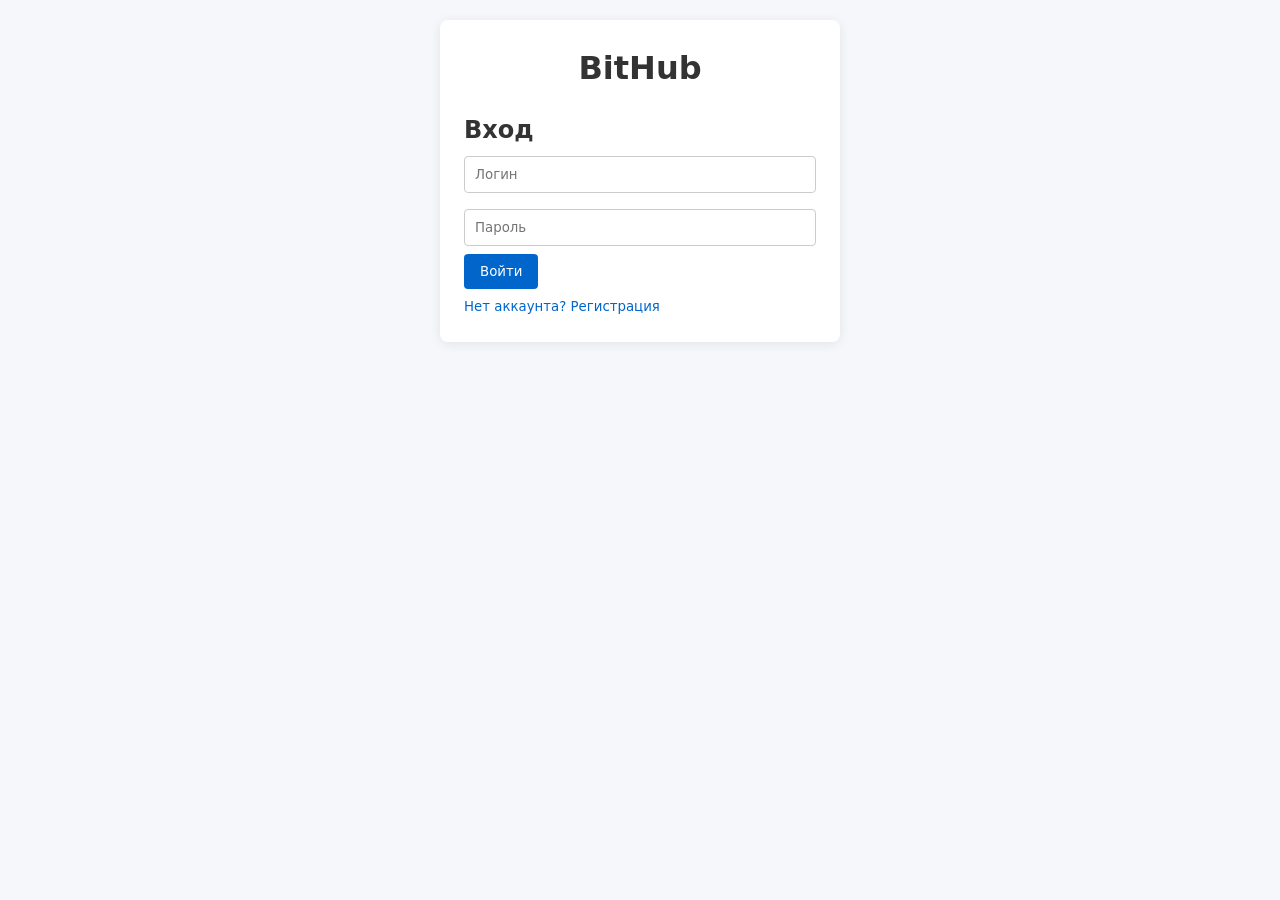
==== src/main/resources/static/index.html @ 853d249f "рабочие авторизация, регистрация, список репозиториев на фронте" ====
<!DOCTYPE html>
<html lang="ru">
<head>
    <meta charset="UTF-8">
    <title>BitHub — Вход</title>
    <link rel="stylesheet" href="css/style.css">
</head>
<body>
<div class="container" style="max-width:400px;">
    <h1 style="text-align:center; margin-bottom:20px;">BitHub</h1>
    <div id="auth-box">
        <form id="login-form">
            <h2>Вход</h2>
            <input type="text" id="l-user" placeholder="Логин" required>
            <input type="password" id="l-pass" placeholder="Пароль" required>
            <button type="submit">Войти</button>
        </form>
        <form id="reg-form" style="display:none;">
            <h2>Регистрация</h2>
            <input type="text" id="r-user" placeholder="Логин" required>
            <input type="email" id="r-email" placeholder="Email" required>
            <input type="password" id="r-pass" placeholder="Пароль" required>
            <button type="submit">Зарегистрироваться</button>
        </form>
        <p id="msg"></p>
        <button id="toggle" style="background:transparent; color:#0066cc; padding:0; margin-top:10px;">Нет аккаунта? Регистрация</button>
    </div>
</div>

<script src="js/api.js"></script>
<script src="js/auth.js"></script>
<script src="js/index.js"></script>

</body>
</html>
---- src/main/resources/static/css/style.css ----
* {
    box-sizing: border-box;
    margin: 0;
    padding: 0;
    font-family: system-ui, -apple-system, sans-serif;
}

body {
    background: #f5f7fa;
    color: #333;
    line-height: 1.5;
    padding: 20px;
}

.container {
    max-width: 960px;
    margin: 0 auto;
    background: white;
    padding: 24px;
    border-radius: 8px;
    box-shadow: 0 2px 12px rgba(0, 0, 0, 0.08);
}

input {
    width: 100%;
    padding: 10px;
    margin: 8px 0;
    border: 1px solid #ccc;
    border-radius: 4px;
}

button {
    background: #0066cc;
    color: white;
    padding: 10px 16px;
    border: none;
    border-radius: 4px;
    cursor: pointer;
}

button:hover {
    background: #0052a3;
}

header {
    display: flex;
    justify-content: space-between;
    align-items: center;
    margin-bottom: 20px;
    padding-bottom: 15px;
    border-bottom: 1px solid #eee;
}

nav a {
    margin-left: 15px;
    text-decoration: none;
    color: #0066cc;
    font-weight: 500;
}

.repo-card, .commit-row {
    border: 1px solid #ddd;
    padding: 12px;
    margin: 10px 0;
    border-radius: 6px;
    background: #fafafa;
}

.repo-card h3 {
    margin-bottom: 4px;
}

.repo-card h3 a {
    color: #0066cc;
    text-decoration: none;
}

.meta {
    font-size: 0.9em;
    color: #666;
}

table {
    width: 100%;
    border-collapse: collapse;
    margin-top: 10px;
}

th, td {
    padding: 8px;
    text-align: left;
    border-bottom: 1px solid #eee;
}

.badge {
    display: inline-block;
    padding: 2px 6px;
    border-radius: 4px;
    font-size: 0.8em;
    background: #e9ecef;
}

.error {
    color: #a00;
    background: #ffe6e6;
    padding: 8px;
    border-radius: 4px;
    margin: 10px 0;
}

.info-box {
    background: #eef4ff;
    border: 1px solid #cce0ff;
    padding: 12px;
    border-radius: 6px;
    margin-top: 15px;
}
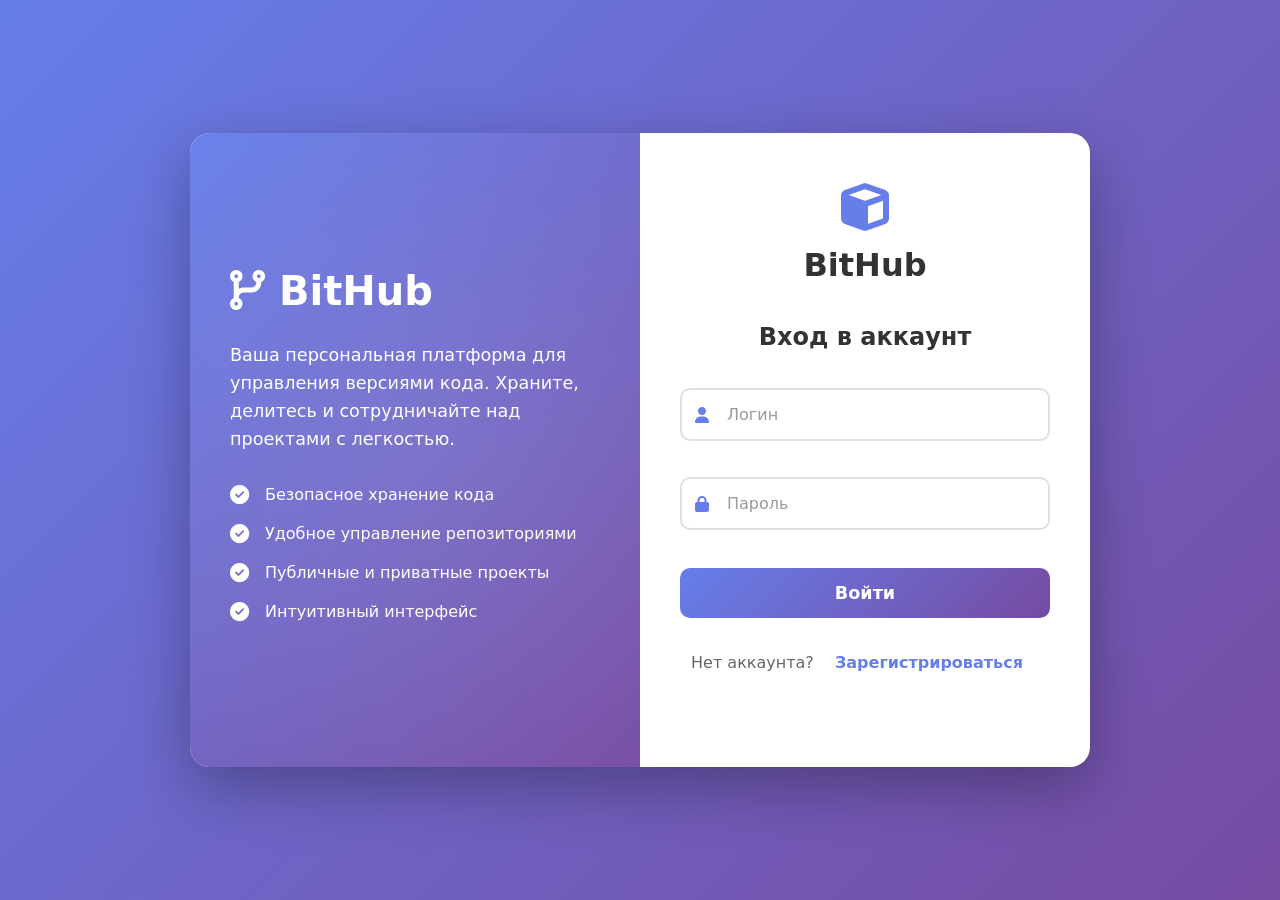
==== commit bef8bfcc: "переработал фронтенд" ====
--- a/src/main/resources/static/index.html
+++ b/src/main/resources/static/index.html
@@ -2,34 +2,83 @@
 <html lang="ru">
 <head>
     <meta charset="UTF-8">
-    <title>BitHub — Вход</title>
+    <meta name="viewport" content="width=device-width, initial-scale=1.0">
+    <title>BitHub — Добро пожаловать</title>
+    <link rel="stylesheet" href="https://cdnjs.cloudflare.com/ajax/libs/font-awesome/6.4.0/css/all.min.css">
     <link rel="stylesheet" href="css/style.css">
 </head>
-<body>
-<div class="container" style="max-width:400px;">
-    <h1 style="text-align:center; margin-bottom:20px;">BitHub</h1>
-    <div id="auth-box">
-        <form id="login-form">
-            <h2>Вход</h2>
-            <input type="text" id="l-user" placeholder="Логин" required>
-            <input type="password" id="l-pass" placeholder="Пароль" required>
-            <button type="submit">Войти</button>
-        </form>
-        <form id="reg-form" style="display:none;">
-            <h2>Регистрация</h2>
-            <input type="text" id="r-user" placeholder="Логин" required>
-            <input type="email" id="r-email" placeholder="Email" required>
-            <input type="password" id="r-pass" placeholder="Пароль" required>
-            <button type="submit">Зарегистрироваться</button>
-        </form>
-        <p id="msg"></p>
-        <button id="toggle" style="background:transparent; color:#0066cc; padding:0; margin-top:10px;">Нет аккаунта? Регистрация</button>
+<body class="auth-page">
+
+<div class="auth-container">
+    <div class="auth-info">
+        <h1><i class="fas fa-code-branch"></i> BitHub</h1>
+        <p>Ваша персональная платформа для управления версиями кода. Храните, делитесь и сотрудничайте над проектами с легкостью.</p>
+        <ul class="features">
+            <li><i class="fas fa-check-circle"></i> Безопасное хранение кода</li>
+            <li><i class="fas fa-check-circle"></i> Удобное управление репозиториями</li>
+            <li><i class="fas fa-check-circle"></i> Публичные и приватные проекты</li>
+            <li><i class="fas fa-check-circle"></i> Интуитивный интерфейс</li>
+        </ul>
+    </div>
+
+    <div class="auth-forms">
+        <div class="auth-logo">
+            <i class="fas fa-cube"></i>
+            <h2>BitHub</h2>
+        </div>
+
+        <div class="form-container">
+            <div id="login-form" class="form-section">
+                <h3>Вход в аккаунт</h3>
+                <form>
+                    <div class="input-group">
+                        <i class="fas fa-user"></i>
+                        <input type="text" id="l-user" placeholder="Логин" required>
+                    </div>
+                    <div class="input-group">
+                        <i class="fas fa-lock"></i>
+                        <input type="password" id="l-pass" placeholder="Пароль" required>
+                    </div>
+                    <button type="submit" class="btn-submit">Войти</button>
+                </form>
+                <p class="toggle-text">
+                    Нет аккаунта?
+                    <button id="toggle-to-reg" class="toggle-btn">Зарегистрироваться</button>
+                </p>
+            </div>
+
+            <div id="reg-form" class="form-section hidden">
+                <h3>Регистрация</h3>
+                <form>
+                    <div class="input-group">
+                        <i class="fas fa-user"></i>
+                        <input type="text" id="r-user" placeholder="Логин" required>
+                    </div>
+                    <div class="input-group">
+                        <i class="fas fa-envelope"></i>
+                        <input type="email" id="r-email" placeholder="Email" required>
+                    </div>
+                    <div class="input-group">
+                        <i class="fas fa-lock"></i>
+                        <input type="password" id="r-pass" placeholder="Пароль" required>
+                    </div>
+                    <button type="submit" class="btn-submit">Зарегистрироваться</button>
+                </form>
+                <p class="toggle-text">
+                    Уже есть аккаунт?
+                    <button id="toggle-to-login" class="toggle-btn">Войти</button>
+                </p>
+            </div>
+
+            <p id="msg"></p>
+        </div>
     </div>
 </div>
 
 <script src="js/api.js"></script>
 <script src="js/auth.js"></script>
 <script src="js/index.js"></script>
+<script src="js/utils.js"></script>
 
 </body>
 </html>
--- a/src/main/resources/static/css/style.css
+++ b/src/main/resources/static/css/style.css
@@ -114,4 +114,1530 @@
     padding: 12px;
     border-radius: 6px;
     margin-top: 15px;
+}
+
+.form-actions {
+    display: flex;
+    gap: 10px;
+    margin-top: 10px;
+}
+
+.checkbox-label {
+    display: flex;
+    align-items: center;
+    gap: 6px;
+    margin: 8px 0;
+    cursor: pointer;
+}
+
+#create-form-container {
+    background: #f8f9fa;
+    border: 1px solid #dee2e6;
+    padding: 15px;
+    border-radius: 6px;
+    margin-bottom: 15px;
+}
+
+#create-form-container h3 {
+    margin-bottom: 10px;
+    font-size: 1.1em;
+}
+
+#error-form {
+    margin-top: 8px;
+    font-size: 0.9em;
+}
+
+/* Узкий контейнер для форм */
+.container.narrow {
+    max-width: 600px;
+}
+
+/* Карточка формы */
+.form-card {
+    background: #f8f9fa;
+    padding: 20px;
+    border-radius: 8px;
+    border: 1px solid #dee2e6;
+    margin-top: 15px;
+}
+
+.form-card label {
+    display: block;
+    margin: 12px 0 4px;
+    font-weight: 500;
+    color: #333;
+}
+
+.form-card input[type="text"], .form-card textarea {
+    width: 100%;
+    padding: 10px;
+    border: 1px solid #ccc;
+    border-radius: 4px;
+    font-family: inherit;
+    font-size: 1em;
+}
+
+.form-card textarea {
+    min-height: 80px;
+    resize: vertical;
+}
+
+/* Стили для кнопки-ссылки */
+.btn {
+    display: inline-block;
+    padding: 8px 14px;
+    background: #0066cc;
+    color: white;
+    text-decoration: none;
+    border-radius: 4px;
+    font-size: 0.95em;
+}
+
+.btn:hover {
+    background: #0052a3;
+}
+
+/* Состояние кнопки отправки */
+#submit-btn:disabled {
+    opacity: 0.7;
+    cursor: not-allowed;
+}
+
+.btn-danger {
+    background: #dc3545;
+    color: #fff;
+    border: none;
+    padding: 8px 14px;
+    border-radius: 4px;
+    cursor: pointer;
+}
+
+.btn-danger:hover {
+    background: #b02a37;
+}
+
+.btn-danger:disabled {
+    opacity: 0.6;
+    cursor: not-allowed;
+}
+
+.modal {
+    position: fixed;
+    top: 0;
+    left: 0;
+    width: 100%;
+    height: 100%;
+    background: rgba(0, 0, 0, 0.5);
+    display: flex;
+    justify-content: center;
+    align-items: center;
+    z-index: 1000;
+}
+
+.modal-content {
+    background: #fff;
+    padding: 24px;
+    border-radius: 8px;
+    max-width: 420px;
+    width: 90%;
+    box-shadow: 0 4px 20px rgba(0, 0, 0, 0.25);
+}
+
+.modal-actions {
+    display: flex;
+    gap: 10px;
+    justify-content: flex-end;
+    margin-top: 20px;
+}
+
+#cancel-delete {
+    background: #6c757d;
+    color: #fff;
+    border: none;
+    padding: 8px 14px;
+    border-radius: 4px;
+    cursor: pointer;
+}
+
+#cancel-delete:hover {
+    background: #545b62;
+}
+
+/* Модальное окно по умолчанию скрыто */
+.modal {
+    display: none;
+    position: fixed;
+    top: 0;
+    left: 0;
+    width: 100%;
+    height: 100%;
+    background: rgba(0, 0, 0, 0.5);
+    justify-content: center;
+    align-items: center;
+    z-index: 1000;
+}
+
+/* Показываем только когда явно добавлен класс .show */
+.modal.show {
+    display: flex;
+}
+
+.modal-content {
+    background: #fff;
+    padding: 24px;
+    border-radius: 8px;
+    max-width: 420px;
+    width: 90%;
+    box-shadow: 0 4px 20px rgba(0, 0, 0, 0.25);
+}
+
+.modal-actions {
+    display: flex;
+    gap: 10px;
+    justify-content: flex-end;
+    margin-top: 20px;
+}
+
+.btn-danger {
+    background: #dc3545;
+    color: #fff;
+    border: none;
+    padding: 8px 14px;
+    border-radius: 4px;
+    cursor: pointer;
+}
+
+.btn-danger:hover {
+    background: #b02a37;
+}
+
+.btn-danger:disabled {
+    opacity: 0.6;
+    cursor: not-allowed;
+}
+
+#cancel-delete {
+    background: #6c757d;
+    color: #fff;
+    border: none;
+    padding: 8px 14px;
+    border-radius: 4px;
+    cursor: pointer;
+}
+
+#cancel-delete:hover {
+    background: #545b62;
+}
+
+/* Вставьте в конец файла */
+.loading {
+    display: block;
+    padding: 20px;
+    text-align: center;
+    color: #666;
+    font-style: italic;
+}
+
+.hidden {
+    display: none !important;
+}
+
+.profile-header {
+    text-align: center;
+    padding: 20px 0;
+}
+
+.avatar-circle {
+    width: 80px;
+    height: 80px;
+    background: #e9ecef;
+    border-radius: 50%;
+    margin: 0 auto 15px;
+    display: flex;
+    align-items: center;
+    justify-content: center;
+    font-size: 2.5em;
+    color: #6c757d;
+}
+
+#logout-btn {
+    background: #dc3545;
+    margin-left: 15px;
+}
+
+#logout-btn:hover {
+    background: #b02a37;
+}
+
+.btn-secondary {
+    display: inline-block;
+    padding: 8px 14px;
+    background: #6c757d;
+    color: #fff;
+    text-decoration: none;
+    border-radius: 4px;
+}
+
+.btn-secondary:hover {
+    background: #545b62;
+}
+
+textarea#aboutMe {
+    min-height: 100px;
+    resize: vertical;
+}
+
+input:read-only, textarea:read-only {
+    background: #e9ecef;
+    cursor: not-allowed;
+}
+
+#about-me-display {
+    white-space: pre-wrap;
+    line-height: 1.4;
+    color: #555;
+}
+
+/* ================================ */
+/* Стили для страницы index.html    */
+/* ================================ */
+
+body.auth-page {
+    font-family: 'Segoe UI', Tahoma, Geneva, Verdana, sans-serif;
+    background: linear-gradient(135deg, #667eea 0%, #764ba2 100%);
+    min-height: 100vh;
+    display: flex;
+    align-items: center;
+    justify-content: center;
+    padding: 20px;
+}
+
+/* ================================ */
+/* Стили для страницы dashboard.html */
+/* ================================ */
+
+.dashboard-page {
+    font-family: 'Segoe UI', Tahoma, Geneva, Verdana, sans-serif;
+    background: linear-gradient(135deg, #f5f7fa 0%, #e8ecf1 100%);
+    min-height: 100vh;
+    padding: 0;
+    margin: 0;
+}
+
+.dashboard-container {
+    max-width: 1200px;
+    margin: 0 auto;
+    padding: 20px;
+}
+
+.dashboard-header {
+    display: flex;
+    justify-content: space-between;
+    align-items: center;
+    background: white;
+    padding: 20px 30px;
+    border-radius: 16px;
+    box-shadow: 0 4px 20px rgba(0, 0, 0, 0.08);
+    margin-bottom: 30px;
+}
+
+.header-left {
+    display: flex;
+    align-items: center;
+    gap: 15px;
+}
+
+.logo-icon {
+    font-size: 2.5em;
+    color: #667eea;
+    background: linear-gradient(135deg, #667eea 0%, #764ba2 100%);
+    -webkit-background-clip: text;
+    -webkit-text-fill-color: transparent;
+    background-clip: text;
+}
+
+.dashboard-header h1 {
+    font-size: 1.8em;
+    color: #333;
+    margin: 0;
+}
+
+.header-nav {
+    display: flex;
+    gap: 15px;
+    align-items: center;
+}
+
+.nav-link {
+    text-decoration: none;
+    color: #555;
+    font-weight: 500;
+    padding: 10px 16px;
+    border-radius: 8px;
+    transition: all 0.3s ease;
+    display: flex;
+    align-items: center;
+    gap: 8px;
+}
+
+.nav-link:hover {
+    background: #f0f2f5;
+    color: #667eea;
+}
+
+.btn-primary {
+    background: linear-gradient(135deg, #667eea 0%, #764ba2 100%);
+    color: white;
+    padding: 10px 20px;
+    border-radius: 8px;
+    text-decoration: none;
+    font-weight: 600;
+    transition: all 0.3s ease;
+    display: inline-flex;
+    align-items: center;
+    gap: 8px;
+    border: none;
+    cursor: pointer;
+}
+
+.btn-primary:hover {
+    transform: translateY(-2px);
+    box-shadow: 0 5px 20px rgba(102, 126, 234, 0.4);
+}
+
+.dashboard-content {
+    background: white;
+    border-radius: 16px;
+    padding: 30px;
+    box-shadow: 0 4px 20px rgba(0, 0, 0, 0.08);
+    margin-bottom: 30px;
+}
+
+.content-header {
+    display: flex;
+    justify-content: space-between;
+    align-items: center;
+    margin-bottom: 25px;
+    padding-bottom: 20px;
+    border-bottom: 2px solid #f0f2f5;
+}
+
+.content-header h2 {
+    color: #333;
+    font-size: 1.5em;
+    margin: 0;
+    display: flex;
+    align-items: center;
+    gap: 10px;
+}
+
+.search-box {
+    position: relative;
+    width: 300px;
+}
+
+.search-box i {
+    position: absolute;
+    left: 15px;
+    top: 50%;
+    transform: translateY(-50%);
+    color: #999;
+}
+
+.search-box input {
+    width: 100%;
+    padding: 12px 15px 12px 45px;
+    border: 2px solid #e0e0e0;
+    border-radius: 10px;
+    font-size: 1em;
+    transition: all 0.3s ease;
+    outline: none;
+}
+
+.search-box input:focus {
+    border-color: #667eea;
+    box-shadow: 0 0 0 3px rgba(102, 126, 234, 0.1);
+}
+
+.repo-grid {
+    display: grid;
+    grid-template-columns: repeat(auto-fill, minmax(320px, 1fr));
+    gap: 20px;
+}
+
+.repo-card {
+    border: 2px solid #e8ecf1;
+    border-radius: 12px;
+    padding: 20px;
+    background: #fafbfc;
+    transition: all 0.3s ease;
+    cursor: pointer;
+}
+
+.repo-card:hover {
+    border-color: #667eea;
+    box-shadow: 0 5px 20px rgba(102, 126, 234, 0.15);
+    transform: translateY(-3px);
+}
+
+.repo-card h3 {
+    margin: 0 0 10px 0;
+    font-size: 1.3em;
+}
+
+.repo-card h3 a {
+    color: #333;
+    text-decoration: none;
+    transition: color 0.3s ease;
+}
+
+.repo-card h3 a:hover {
+    color: #667eea;
+}
+
+.repo-card .meta {
+    font-size: 0.9em;
+    color: #666;
+    line-height: 1.6;
+}
+
+.repo-card .badges {
+    display: flex;
+    gap: 8px;
+    margin-top: 12px;
+}
+
+.badge {
+    display: inline-block;
+    padding: 4px 10px;
+    border-radius: 20px;
+    font-size: 0.8em;
+    font-weight: 600;
+}
+
+.badge-public {
+    background: #e8f5e9;
+    color: #2e7d32;
+}
+
+.badge-private {
+    background: #fff3e0;
+    color: #ef6c00;
+}
+
+.loading-state, .empty-state, .error-state {
+    grid-column: 1 / -1;
+    text-align: center;
+    padding: 60px 20px;
+}
+
+.loading-state i, .icon-large {
+    font-size: 3em;
+    color: #667eea;
+    margin-bottom: 20px;
+}
+
+.empty-state i, .error-state i {
+    color: #999;
+}
+
+.empty-state h3, .error-state h3 {
+    color: #333;
+    font-size: 1.5em;
+    margin: 0 0 10px 0;
+}
+
+.empty-state p, .error-state p {
+    color: #666;
+    margin: 0 0 20px 0;
+}
+
+.btn-lg {
+    padding: 14px 28px;
+    font-size: 1.1em;
+}
+
+.btn-secondary {
+    background: #6c757d;
+    color: white;
+    padding: 12px 24px;
+    border-radius: 8px;
+    border: none;
+    cursor: pointer;
+    font-weight: 600;
+    transition: all 0.3s ease;
+    display: inline-flex;
+    align-items: center;
+    gap: 8px;
+}
+
+.btn-secondary:hover {
+    background: #545b62;
+    transform: translateY(-2px);
+}
+
+.info-section {
+    margin-top: 20px;
+}
+
+.info-card {
+    background: white;
+    border-radius: 16px;
+    box-shadow: 0 4px 20px rgba(0, 0, 0, 0.08);
+    overflow: hidden;
+}
+
+.info-header {
+    background: linear-gradient(135deg, #667eea 0%, #764ba2 100%);
+    color: white;
+    padding: 20px 30px;
+    display: flex;
+    align-items: center;
+    gap: 12px;
+}
+
+.info-header h3 {
+    margin: 0;
+    font-size: 1.3em;
+}
+
+.info-body {
+    padding: 30px;
+}
+
+.cli-step {
+    display: flex;
+    align-items: flex-start;
+    gap: 20px;
+    padding: 15px 0;
+    border-bottom: 1px solid #f0f2f5;
+}
+
+.cli-step:last-child {
+    border-bottom: none;
+}
+
+.step-number {
+    background: linear-gradient(135deg, #667eea 0%, #764ba2 100%);
+    color: white;
+    width: 35px;
+    height: 35px;
+    border-radius: 50%;
+    display: flex;
+    align-items: center;
+    justify-content: center;
+    font-weight: 700;
+    flex-shrink: 0;
+}
+
+.step-content {
+    flex: 1;
+}
+
+.step-content strong {
+    display: block;
+    color: #333;
+    margin-bottom: 5px;
+}
+
+.step-content code {
+    background: #f5f7fa;
+    padding: 8px 12px;
+    border-radius: 6px;
+    font-family: 'Courier New', monospace;
+    color: #667eea;
+    display: block;
+    word-break: break-all;
+}
+
+.hidden {
+    display: none !important;
+}
+
+@media (max-width: 768px) {
+    .dashboard-header {
+        flex-direction: column;
+        gap: 20px;
+        text-align: center;
+    }
+
+    .header-left {
+        flex-direction: column;
+    }
+
+    .header-nav {
+        flex-wrap: wrap;
+        justify-content: center;
+    }
+
+    .content-header {
+        flex-direction: column;
+        gap: 15px;
+        align-items: stretch;
+    }
+
+    .search-box {
+        width: 100%;
+    }
+
+    .repo-grid {
+        grid-template-columns: 1fr;
+    }
+
+    .cli-step {
+        flex-direction: column;
+        align-items: center;
+        text-align: center;
+    }
+}
+
+.auth-container {
+    display: flex;
+    max-width: 900px;
+    width: 100%;
+    background: white;
+    border-radius: 20px;
+    overflow: hidden;
+    box-shadow: 0 20px 60px rgba(0, 0, 0, 0.3);
+}
+
+.auth-info {
+    flex: 1;
+    background: linear-gradient(135deg, #667eea 0%, #764ba2 100%);
+    padding: 50px 40px;
+    color: white;
+    display: flex;
+    flex-direction: column;
+    justify-content: center;
+    position: relative;
+    overflow: hidden;
+}
+
+.auth-info::before {
+    content: '';
+    position: absolute;
+    top: -50%;
+    right: -50%;
+    width: 200%;
+    height: 200%;
+    background: radial-gradient(circle, rgba(255,255,255,0.1) 0%, transparent 70%);
+    animation: pulse 15s ease-in-out infinite;
+}
+
+@keyframes pulse {
+    0%, 100% { transform: scale(1) rotate(0deg); }
+    50% { transform: scale(1.1) rotate(180deg); }
+}
+
+.auth-info h1 {
+    font-size: 2.5em;
+    margin-bottom: 20px;
+    position: relative;
+    z-index: 1;
+}
+
+.auth-info p {
+    font-size: 1.1em;
+    line-height: 1.6;
+    margin-bottom: 30px;
+    position: relative;
+    z-index: 1;
+}
+
+.features {
+    list-style: none;
+    position: relative;
+    z-index: 1;
+}
+
+.features li {
+    margin-bottom: 15px;
+    display: flex;
+    align-items: center;
+    gap: 10px;
+}
+
+.features i {
+    font-size: 1.2em;
+    width: 25px;
+}
+
+.auth-forms {
+    flex: 1;
+    padding: 50px 40px;
+    display: flex;
+    flex-direction: column;
+    justify-content: center;
+}
+
+.auth-logo {
+    text-align: center;
+    margin-bottom: 30px;
+}
+
+.auth-logo i {
+    font-size: 3em;
+    color: #667eea;
+    margin-bottom: 10px;
+}
+
+.auth-logo h2 {
+    color: #333;
+    font-size: 2em;
+}
+
+.form-container {
+    position: relative;
+}
+
+.form-section {
+    transition: all 0.3s ease;
+}
+
+.form-section.hidden {
+    display: none;
+}
+
+.form-section h3 {
+    color: #333;
+    margin-bottom: 25px;
+    font-size: 1.5em;
+    text-align: center;
+}
+
+.input-group {
+    margin-bottom: 20px;
+    position: relative;
+}
+
+.input-group i {
+    position: absolute;
+    left: 15px;
+    top: 50%;
+    transform: translateY(-50%);
+    color: #667eea;
+}
+
+.input-group input {
+    width: 100%;
+    padding: 15px 15px 15px 45px;
+    border: 2px solid #e0e0e0;
+    border-radius: 10px;
+    font-size: 1em;
+    transition: all 0.3s ease;
+    outline: none;
+}
+
+.input-group input:focus {
+    border-color: #667eea;
+    box-shadow: 0 0 0 3px rgba(102, 126, 234, 0.1);
+}
+
+.input-group input::placeholder {
+    color: #999;
+}
+
+.btn-submit {
+    width: 100%;
+    padding: 15px;
+    background: linear-gradient(135deg, #667eea 0%, #764ba2 100%);
+    color: white;
+    border: none;
+    border-radius: 10px;
+    font-size: 1.1em;
+    font-weight: 600;
+    cursor: pointer;
+    transition: all 0.3s ease;
+    margin-top: 10px;
+}
+
+.btn-submit:hover {
+    transform: translateY(-2px);
+    box-shadow: 0 5px 20px rgba(102, 126, 234, 0.4);
+}
+
+.btn-submit:active {
+    transform: translateY(0);
+}
+
+.toggle-text {
+    text-align: center;
+    margin-top: 25px;
+    color: #666;
+}
+
+.toggle-btn {
+    background: none;
+    border: none;
+    color: #667eea;
+    font-weight: 600;
+    cursor: pointer;
+    font-size: 1em;
+    transition: all 0.3s ease;
+}
+
+.toggle-btn:hover {
+    color: #764ba2;
+    text-decoration: underline;
+}
+
+#msg {
+    text-align: center;
+    margin-top: 15px;
+    padding: 10px;
+    border-radius: 8px;
+    font-weight: 500;
+}
+
+#msg.error {
+    background: #ffebee;
+    color: #c62828;
+}
+
+#msg.success {
+    background: #e8f5e9;
+    color: #2e7d32;
+}
+
+@media (max-width: 768px) {
+    .auth-container {
+        flex-direction: column;
+    }
+
+    .auth-info {
+        padding: 40px 30px;
+        text-align: center;
+    }
+
+    .features {
+        text-align: left;
+        display: inline-block;
+    }
+
+    .auth-forms {
+        padding: 40px 30px;
+    }
+}
+
+/* ================================ */
+/* Стили для страницы repo.html     */
+/* ================================ */
+
+.repo-page {
+    background: linear-gradient(135deg, #f5f7fa 0%, #e8ecf1 100%);
+    min-height: 100vh;
+    padding: 0;
+    margin: 0;
+}
+
+.repo-container {
+    max-width: 1200px;
+    margin: 0 auto;
+    padding: 20px;
+}
+
+.repo-header {
+    display: flex;
+    justify-content: space-between;
+    align-items: center;
+    background: white;
+    padding: 20px 30px;
+    border-radius: 16px;
+    box-shadow: 0 4px 20px rgba(0, 0, 0, 0.08);
+    margin-bottom: 30px;
+}
+
+.repo-header .header-left,
+.repo-header .header-right {
+    display: flex;
+    align-items: center;
+    gap: 15px;
+}
+
+.back-link {
+    text-decoration: none;
+    color: #555;
+    font-weight: 500;
+    padding: 10px 16px;
+    border-radius: 8px;
+    transition: all 0.3s ease;
+    display: flex;
+    align-items: center;
+    gap: 8px;
+}
+
+.back-link:hover {
+    background: #f0f2f5;
+    color: #667eea;
+}
+
+.breadcrumb {
+    display: flex;
+    gap: 10px;
+}
+
+.repo-info-card {
+    background: white;
+    border-radius: 16px;
+    padding: 30px;
+    box-shadow: 0 4px 20px rgba(0, 0, 0, 0.08);
+    margin-bottom: 20px;
+}
+
+.repo-header-info {
+    margin-bottom: 20px;
+}
+
+.repo-title-row {
+    display: flex;
+    align-items: center;
+    gap: 15px;
+    margin-bottom: 15px;
+}
+
+.repo-icon {
+    font-size: 2em;
+    color: #667eea;
+}
+
+.repo-title-row h2 {
+    margin: 0;
+    color: #333;
+    font-size: 1.8em;
+}
+
+.repo-meta-row {
+    display: flex;
+    flex-wrap: wrap;
+    gap: 15px;
+    align-items: center;
+    margin-bottom: 15px;
+}
+
+.owner-link {
+    text-decoration: none;
+    color: #555;
+    font-weight: 500;
+    transition: color 0.3s ease;
+}
+
+.owner-link:hover {
+    color: #667eea;
+}
+
+.meta-item {
+    color: #666;
+    font-size: 0.95em;
+    display: flex;
+    align-items: center;
+    gap: 6px;
+}
+
+.description {
+    color: #555;
+    line-height: 1.6;
+    margin: 15px 0;
+    padding: 15px;
+    background: #f8f9fa;
+    border-radius: 8px;
+    border-left: 4px solid #667eea;
+}
+
+.cli-box {
+    background: #1e1e1e;
+    color: #fff;
+    padding: 20px;
+    border-radius: 12px;
+    font-family: 'Courier New', monospace;
+    margin-top: 20px;
+}
+
+.cli-header {
+    display: flex;
+    justify-content: space-between;
+    align-items: center;
+    margin-bottom: 10px;
+}
+
+.cli-header strong {
+    color: #4fc3f7;
+}
+
+.btn-copy {
+    background: rgba(255, 255, 255, 0.1);
+    border: none;
+    color: #fff;
+    padding: 6px 12px;
+    border-radius: 6px;
+    cursor: pointer;
+    font-size: 0.9em;
+    transition: all 0.3s ease;
+    display: flex;
+    align-items: center;
+    gap: 6px;
+}
+
+.btn-copy:hover {
+    background: rgba(255, 255, 255, 0.2);
+}
+
+.cli-box code {
+    display: block;
+    background: transparent;
+    color: #4fc3f7;
+    padding: 10px;
+    border-radius: 6px;
+    word-break: break-all;
+}
+
+.owner-actions {
+    margin-bottom: 20px;
+}
+
+.repo-nav {
+    display: flex;
+    gap: 10px;
+    margin-bottom: 20px;
+    background: white;
+    padding: 10px;
+    border-radius: 12px;
+    box-shadow: 0 2px 10px rgba(0, 0, 0, 0.05);
+}
+
+.repo-nav-btn {
+    flex: 1;
+    padding: 12px 20px;
+    border: none;
+    background: transparent;
+    color: #555;
+    font-weight: 600;
+    border-radius: 8px;
+    cursor: pointer;
+    transition: all 0.3s ease;
+    display: flex;
+    align-items: center;
+    justify-content: center;
+    gap: 8px;
+}
+
+.repo-nav-btn:hover {
+    background: #f0f2f5;
+    color: #667eea;
+}
+
+.repo-nav-btn.active {
+    background: linear-gradient(135deg, #667eea 0%, #764ba2 100%);
+    color: white;
+}
+
+.repo-section {
+    display: none;
+}
+
+.repo-section.active {
+    display: block;
+}
+
+.section-header {
+    background: white;
+    padding: 20px 30px;
+    border-radius: 16px 16px 0 0;
+    box-shadow: 0 2px 10px rgba(0, 0, 0, 0.05);
+    margin-bottom: 0;
+}
+
+.section-header h2 {
+    margin: 0;
+    color: #333;
+    font-size: 1.4em;
+    display: flex;
+    align-items: center;
+    gap: 10px;
+}
+
+.commits-table-wrapper {
+    background: white;
+    border-radius: 0 0 16px 16px;
+    padding: 20px;
+    box-shadow: 0 4px 20px rgba(0, 0, 0, 0.08);
+}
+
+.commits-table {
+    width: 100%;
+    border-collapse: collapse;
+}
+
+.commits-table th {
+    text-align: left;
+    padding: 15px;
+    background: #f8f9fa;
+    color: #555;
+    font-weight: 600;
+    border-bottom: 2px solid #e0e0e0;
+}
+
+.commits-table td {
+    padding: 15px;
+    border-bottom: 1px solid #f0f2f5;
+    color: #333;
+}
+
+.commits-table tr:last-child td {
+    border-bottom: none;
+}
+
+.commits-table tr:hover {
+    background: #fafbfc;
+}
+
+.commit-hash {
+    background: #f0f2f5;
+    padding: 4px 8px;
+    border-radius: 4px;
+    font-family: 'Courier New', monospace;
+    color: #667eea;
+}
+
+.commit-author,
+.commit-date {
+    display: flex;
+    align-items: center;
+    gap: 8px;
+    color: #666;
+}
+
+/* ================================ */
+/* Стили для страницы public.html   */
+/* ================================ */
+
+.public-page {
+    background: linear-gradient(135deg, #f5f7fa 0%, #e8ecf1 100%);
+    min-height: 100vh;
+    padding: 0;
+    margin: 0;
+}
+
+.public-container {
+    max-width: 1200px;
+    margin: 0 auto;
+    padding: 20px;
+}
+
+.public-header {
+    display: flex;
+    justify-content: space-between;
+    align-items: center;
+    background: white;
+    padding: 20px 30px;
+    border-radius: 16px;
+    box-shadow: 0 4px 20px rgba(0, 0, 0, 0.08);
+    margin-bottom: 30px;
+}
+
+.public-header .header-left {
+    display: flex;
+    align-items: center;
+    gap: 15px;
+}
+
+.logo-section {
+    display: flex;
+    align-items: center;
+    gap: 15px;
+}
+
+.logo-section .logo-icon {
+    font-size: 2.5em;
+    background: linear-gradient(135deg, #667eea 0%, #764ba2 100%);
+    -webkit-background-clip: text;
+    -webkit-text-fill-color: transparent;
+    background-clip: text;
+}
+
+.logo-section h1 {
+    margin: 0;
+    font-size: 1.8em;
+}
+
+.gradient-text {
+    background: linear-gradient(135deg, #667eea 0%, #764ba2 100%);
+    -webkit-background-clip: text;
+    -webkit-text-fill-color: transparent;
+    background-clip: text;
+}
+
+.public-intro {
+    background: white;
+    padding: 25px 30px;
+    border-radius: 16px;
+    box-shadow: 0 4px 20px rgba(0, 0, 0, 0.08);
+    margin-bottom: 20px;
+}
+
+.intro-text {
+    margin: 0;
+    color: #555;
+    font-size: 1.1em;
+    display: flex;
+    align-items: center;
+    gap: 10px;
+}
+
+.intro-text i {
+    color: #667eea;
+    font-size: 1.3em;
+}
+
+.search-section {
+    margin-bottom: 20px;
+}
+
+.repos-section {
+    background: white;
+    border-radius: 16px;
+    padding: 30px;
+    box-shadow: 0 4px 20px rgba(0, 0, 0, 0.08);
+}
+
+.public-footer {
+    text-align: center;
+    padding: 30px;
+    color: #666;
+    font-size: 0.9em;
+}
+
+/* ================================ */
+/* Стили для страницы create-repo.html */
+/* ================================ */
+
+.create-repo-page {
+    background: linear-gradient(135deg, #f5f7fa 0%, #e8ecf1 100%);
+    min-height: 100vh;
+    padding: 0;
+    margin: 0;
+}
+
+.create-container {
+    max-width: 900px;
+    margin: 0 auto;
+    padding: 20px;
+}
+
+.create-header {
+    display: flex;
+    justify-content: space-between;
+    align-items: center;
+    margin-bottom: 30px;
+}
+
+.create-card {
+    background: white;
+    border-radius: 16px;
+    padding: 40px;
+    box-shadow: 0 4px 20px rgba(0, 0, 0, 0.08);
+    margin-bottom: 30px;
+}
+
+.create-header-section {
+    text-align: center;
+    margin-bottom: 30px;
+}
+
+.create-icon {
+    font-size: 3em;
+    background: linear-gradient(135deg, #667eea 0%, #764ba2 100%);
+    -webkit-background-clip: text;
+    -webkit-text-fill-color: transparent;
+    background-clip: text;
+    margin-bottom: 15px;
+}
+
+.create-header-section h1 {
+    margin: 0 0 10px 0;
+    color: #333;
+    font-size: 2em;
+}
+
+.subtitle {
+    color: #666;
+    font-size: 1.1em;
+    margin: 0;
+}
+
+.create-form {
+    max-width: 100%;
+}
+
+.form-group {
+    margin-bottom: 25px;
+}
+
+.form-group label {
+    display: flex;
+    align-items: center;
+    gap: 8px;
+    color: #333;
+    font-weight: 600;
+    margin-bottom: 8px;
+}
+
+.form-group label i {
+    color: #667eea;
+}
+
+.form-group input[type="text"],
+.form-group textarea {
+    width: 100%;
+    padding: 15px;
+    border: 2px solid #e0e0e0;
+    border-radius: 10px;
+    font-size: 1em;
+    font-family: inherit;
+    transition: all 0.3s ease;
+    outline: none;
+}
+
+.form-group input[type="text"]:focus,
+.form-group textarea:focus {
+    border-color: #667eea;
+    box-shadow: 0 0 0 3px rgba(102, 126, 234, 0.1);
+}
+
+.form-group textarea {
+    resize: vertical;
+    min-height: 80px;
+}
+
+.help-text {
+    display: block;
+    margin-top: 8px;
+    color: #666;
+    font-size: 0.85em;
+}
+
+.help-text-inline {
+    display: block;
+    color: #666;
+    font-size: 0.85em;
+    margin-top: 4px;
+}
+
+.visibility-toggle {
+    display: flex;
+    align-items: center;
+    gap: 15px;
+    padding: 15px;
+    background: #f8f9fa;
+    border-radius: 10px;
+    cursor: pointer;
+}
+
+.visibility-toggle input[type="checkbox"] {
+    width: 20px;
+    height: 20px;
+    cursor: pointer;
+}
+
+.toggle-info {
+    flex: 1;
+}
+
+.toggle-info strong {
+    display: block;
+    color: #333;
+}
+
+.info-sidebar {
+    margin-top: 20px;
+}
+
+.info-card.small {
+    background: white;
+    border-radius: 16px;
+    padding: 25px;
+    box-shadow: 0 4px 20px rgba(0, 0, 0, 0.08);
+}
+
+.info-card.small h3 {
+    margin: 0 0 15px 0;
+    color: #333;
+    font-size: 1.2em;
+    display: flex;
+    align-items: center;
+    gap: 10px;
+}
+
+.info-card.small h3 i {
+    color: #ffc107;
+}
+
+.tips-list {
+    list-style: none;
+    padding: 0;
+    margin: 0;
+}
+
+.tips-list li {
+    padding: 10px 0;
+    padding-left: 25px;
+    position: relative;
+    color: #555;
+    line-height: 1.5;
+}
+
+.tips-list li:before {
+    content: '✓';
+    position: absolute;
+    left: 0;
+    color: #4caf50;
+    font-weight: bold;
+}
+
+.form-actions {
+    display: flex;
+    gap: 15px;
+    margin-top: 30px;
+    padding-top: 25px;
+    border-top: 1px solid #e0e0e0;
+}
+
+.btn-lg {
+    padding: 14px 28px;
+    font-size: 1.1em;
+}
+
+/* Адаптивность для новых страниц */
+@media (max-width: 768px) {
+    .repo-header,
+    .public-header {
+        flex-direction: column;
+        gap: 20px;
+        text-align: center;
+    }
+
+    .repo-header .header-left,
+    .repo-header .header-right,
+    .public-header .header-left,
+    .public-header .header-nav {
+        flex-direction: column;
+        width: 100%;
+    }
+
+    .repo-nav {
+        flex-direction: column;
+    }
+
+    .create-header {
+        flex-direction: column;
+        gap: 15px;
+    }
+
+    .form-actions {
+        flex-direction: column;
+    }
+
+    .create-card {
+        padding: 25px;
+    }
 }
